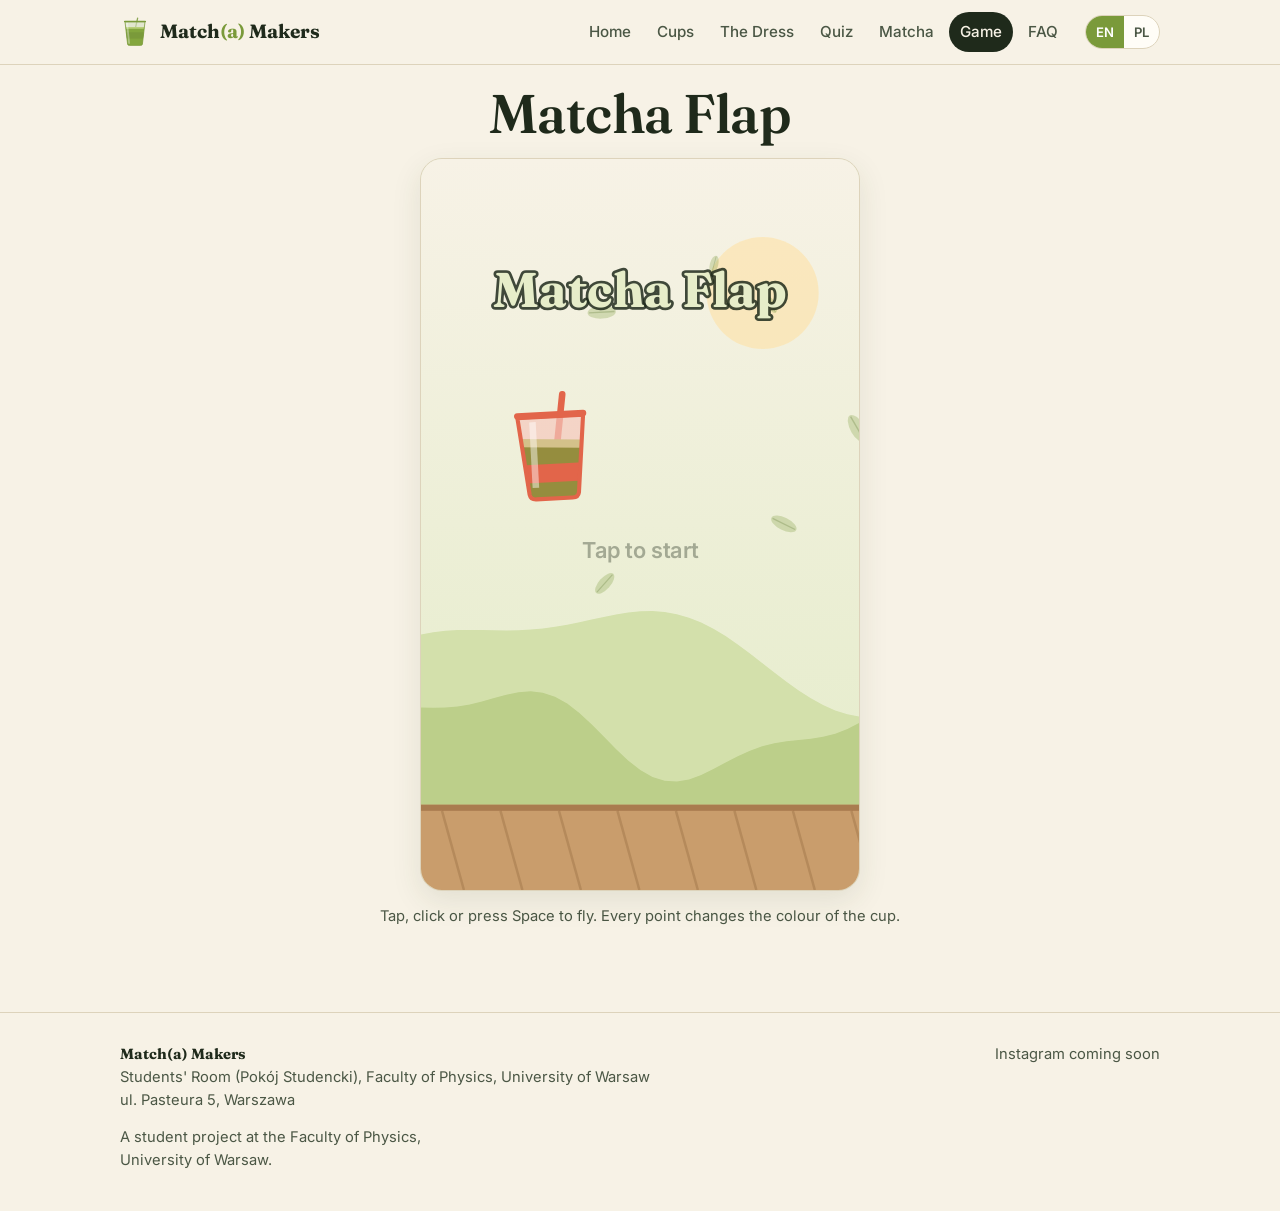
==== gra.html @ 81e43f23 "Add files via upload" ====
<!doctype html>
<html lang="en">
<head>
<meta charset="utf-8">
<meta name="viewport" content="width=device-width, initial-scale=1">
<title>Game · Match(a) Makers</title>
<meta name="description" content="Matcha and conversations with new people. Students' Room, Faculty of Physics, University of Warsaw.">
<meta property="og:title" content="Match(a) Makers">
<meta property="og:description" content="Matcha and conversations with new people. Students' Room, Faculty of Physics, University of Warsaw.">
<meta name="theme-color" content="#f7f2e6">
<link rel="icon" href="img/favicon.svg" type="image/svg+xml">
<link rel="preconnect" href="https://fonts.googleapis.com">
<link rel="preconnect" href="https://fonts.gstatic.com" crossorigin>
<link href="https://fonts.googleapis.com/css2?family=Fraunces:opsz,wght@9..144,500;9..144,600;9..144,700&family=Inter:wght@400;500;600;700&display=swap" rel="stylesheet">
<link rel="stylesheet" href="css/style.css">
</head>
<body data-page="game" data-title="nav.game">
<header id="site-header"></header>
<main>
<section class="game-wrap wrap">
  <h1 style="margin-bottom:12px" data-i18n="game.title"></h1>
  <div class="game-frame" id="game-frame"><canvas id="game"></canvas></div>
  <p class="game-help" data-i18n="game.help"></p>
</section>
</main>
<footer id="site-footer"></footer>
<script src="js/config.js"></script>
<script src="js/i18n.js"></script>
<script src="js/data/cups.js"></script>
<script src="gra/flappy.js"></script>
<script src="js/common.js"></script>
<script src="js/pages/game-page.js"></script>
</body>
</html>
---- css/style.css ----
/* Match(a) Makers - wspólny wygląd wszystkich podstron */

:root {
  --cream: #f7f2e6;
  --cream-2: #efe7d3;
  --paper: #fffdf7;
  --ink: #1f2a1b;
  --ink-soft: #4b5745;
  --matcha: #7a9a3a;
  --matcha-deep: #4f6b22;
  --matcha-light: #cfdca8;
  --foam: #e6edc9;
  --line: #ddd3bb;
  --radius: 18px;
  --shadow: 0 10px 30px rgba(52, 64, 30, 0.10);
  --font-head: "Fraunces", Georgia, "Times New Roman", serif;
  --font-body: "Inter", system-ui, -apple-system, "Segoe UI", Roboto, sans-serif;
}

* { box-sizing: border-box; }

html { -webkit-text-size-adjust: 100%; }

body {
  margin: 0;
  background: var(--cream);
  color: var(--ink);
  font-family: var(--font-body);
  font-size: 17px;
  line-height: 1.55;
  min-height: 100vh;
  display: flex;
  flex-direction: column;
}

main { flex: 1; }

a { color: var(--matcha-deep); }
a:hover { color: var(--ink); }

h1, h2, h3 {
  font-family: var(--font-head);
  font-weight: 600;
  line-height: 1.15;
  letter-spacing: -0.01em;
  margin: 0 0 0.5em;
}
h1 { font-size: clamp(2.1rem, 5vw, 3.4rem); }
h2 { font-size: clamp(1.5rem, 3.2vw, 2.1rem); }
h3 { font-size: 1.25rem; }

p { margin: 0 0 1em; }

.wrap { width: 100%; max-width: 1080px; margin: 0 auto; padding: 0 20px; }
.wrap-narrow { max-width: 760px; }

/* ---------- Header ---------- */
.site-header {
  position: sticky;
  top: 0;
  z-index: 50;
  background: rgba(247, 242, 230, 0.92);
  backdrop-filter: blur(8px);
  -webkit-backdrop-filter: blur(8px);
  border-bottom: 1px solid var(--line);
}
.header-row {
  display: flex;
  align-items: center;
  gap: 16px;
  height: 64px;
}
.logo {
  display: flex;
  align-items: center;
  gap: 10px;
  text-decoration: none;
  color: var(--ink);
  font-family: var(--font-head);
  font-weight: 700;
  font-size: 1.2rem;
  white-space: nowrap;
}
.logo svg { width: 30px; height: 30px; flex: none; }
.logo .paren { color: var(--matcha); }

.nav { display: flex; gap: 4px; margin-left: auto; align-items: center; }
.nav a {
  text-decoration: none;
  color: var(--ink-soft);
  padding: 8px 11px;
  border-radius: 999px;
  font-size: 0.95rem;
  font-weight: 500;
}
.nav a:hover { background: var(--cream-2); color: var(--ink); }
.nav a.active { background: var(--ink); color: var(--cream); }

.lang-toggle {
  display: inline-flex;
  border: 1px solid var(--line);
  border-radius: 999px;
  overflow: hidden;
  flex: none;
  background: var(--paper);
}
.lang-toggle button {
  border: 0;
  background: transparent;
  font: inherit;
  font-size: 0.82rem;
  font-weight: 600;
  padding: 6px 10px;
  cursor: pointer;
  color: var(--ink-soft);
}
.lang-toggle button.on { background: var(--matcha); color: #fff; }

.menu-btn {
  display: none;
  border: 1px solid var(--line);
  background: var(--paper);
  border-radius: 10px;
  width: 40px;
  height: 40px;
  cursor: pointer;
  padding: 0;
  color: var(--ink);
}
.menu-btn svg { width: 22px; height: 22px; display: block; margin: auto; }

@media (max-width: 900px) {
  .menu-btn { display: block; margin-left: auto; }
  .lang-toggle { order: 3; }
  .nav {
    display: none;
    position: absolute;
    left: 0; right: 0; top: 64px;
    flex-direction: column;
    align-items: stretch;
    background: var(--cream);
    border-bottom: 1px solid var(--line);
    padding: 10px 20px 18px;
    gap: 2px;
  }
  .nav.open { display: flex; }
  .nav a { padding: 12px 14px; font-size: 1.05rem; }
}

/* ---------- Generic blocks ---------- */
.page-head { padding: 48px 0 18px; }
.page-head p.lead { font-size: 1.15rem; color: var(--ink-soft); max-width: 640px; }
.section { padding: 28px 0 56px; }

.eyebrow {
  display: inline-block;
  font-size: 0.8rem;
  font-weight: 700;
  letter-spacing: 0.08em;
  text-transform: uppercase;
  color: var(--matcha-deep);
  margin-bottom: 10px;
}

.card {
  background: var(--paper);
  border: 1px solid var(--line);
  border-radius: var(--radius);
  padding: 24px;
  box-shadow: var(--shadow);
}

.grid { display: grid; gap: 18px; }
.grid-2 { grid-template-columns: repeat(auto-fit, minmax(280px, 1fr)); }
.grid-3 { grid-template-columns: repeat(auto-fit, minmax(240px, 1fr)); }

.btn {
  display: inline-flex;
  align-items: center;
  justify-content: center;
  gap: 8px;
  border: 0;
  border-radius: 999px;
  padding: 13px 22px;
  font: inherit;
  font-weight: 600;
  cursor: pointer;
  text-decoration: none;
  background: var(--ink);
  color: var(--cream);
  transition: transform 0.12s ease, background 0.2s ease;
}
.btn:hover { transform: translateY(-1px); color: var(--cream); background: #33422c; }
.btn:active { transform: translateY(1px); }
.btn.green { background: var(--matcha); color: #fff; }
.btn.green:hover { background: var(--matcha-deep); }
.btn.ghost { background: transparent; color: var(--ink); border: 1.5px solid var(--ink); }
.btn.ghost:hover { background: var(--ink); color: var(--cream); }
.btn[disabled] { opacity: 0.4; cursor: default; transform: none; }

.note {
  font-size: 0.85rem;
  color: var(--ink-soft);
  background: var(--cream-2);
  border-radius: 12px;
  padding: 10px 14px;
  display: inline-block;
}
.badge {
  display: inline-block;
  font-size: 0.72rem;
  font-weight: 700;
  letter-spacing: 0.05em;
  text-transform: uppercase;
  padding: 3px 8px;
  border-radius: 999px;
  background: #fbe6c4;
  color: #8a5a12;
  vertical-align: middle;
}

/* ---------- Home ---------- */
.hero {
  padding: 56px 0 40px;
  position: relative;
  overflow: hidden;
}
.hero-grid {
  display: grid;
  grid-template-columns: 1.15fr 0.85fr;
  gap: 40px;
  align-items: center;
}
.hero h1 { font-size: clamp(2.6rem, 7vw, 4.6rem); margin-bottom: 0.3em; }
.hero h1 .paren { color: var(--matcha); }
.hero .sub { font-size: 1.2rem; color: var(--ink-soft); max-width: 520px; }
.hero-meta { display: flex; flex-wrap: wrap; gap: 10px; margin: 22px 0 28px; }
.chip {
  display: inline-flex;
  align-items: center;
  gap: 8px;
  background: var(--paper);
  border: 1px solid var(--line);
  border-radius: 999px;
  padding: 8px 14px;
  font-size: 0.92rem;
  font-weight: 500;
}
.chip svg { width: 16px; height: 16px; color: var(--matcha-deep); }
.hero-art { display: flex; justify-content: center; }
.hero-art svg { width: 100%; max-width: 380px; height: auto; }

@media (max-width: 820px) {
  .hero-grid { grid-template-columns: 1fr; gap: 10px; }
  .hero-art { order: -1; }
  .hero-art > div { max-width: 250px !important; }
  .hero { padding-top: 28px; }
}

.countdowns { display: grid; gap: 14px; margin-top: 6px; }
.countdown {
  background: var(--ink);
  color: var(--cream);
  border-radius: 22px;
  padding: 22px 24px 20px;
}
.countdown .label { font-size: 0.9rem; opacity: 0.8; margin-bottom: 8px; }
.countdown .digits { display: flex; gap: 12px; flex-wrap: wrap; }
.countdown .unit { min-width: 64px; }
.countdown .num {
  font-family: var(--font-head);
  font-size: clamp(2.2rem, 6vw, 3.4rem);
  font-weight: 600;
  line-height: 1;
  font-variant-numeric: tabular-nums;
}
.countdown .cap { font-size: 0.75rem; text-transform: uppercase; letter-spacing: 0.08em; opacity: 0.7; margin-top: 4px; }
.countdown.small {
  background: var(--paper);
  color: var(--ink);
  border: 1px solid var(--line);
  padding: 14px 20px;
  max-width: 460px;
}
.countdown.small .num { font-size: clamp(1.4rem, 3.4vw, 1.9rem); }
.countdown.small .unit { min-width: 44px; }
.countdown .live {
  font-family: var(--font-head);
  font-size: 1.6rem;
  display: flex;
  align-items: center;
  gap: 10px;
}
.countdown.small .live { font-size: 1.15rem; }
.pulse {
  width: 12px; height: 12px; border-radius: 50%;
  background: #9ed24a;
  box-shadow: 0 0 0 0 rgba(158, 210, 74, 0.7);
  animation: pulse 1.6s infinite;
}
@keyframes pulse {
  0% { box-shadow: 0 0 0 0 rgba(158, 210, 74, 0.6); }
  70% { box-shadow: 0 0 0 12px rgba(158, 210, 74, 0); }
  100% { box-shadow: 0 0 0 0 rgba(158, 210, 74, 0); }
}

.how-steps { counter-reset: step; }
.how-steps .card { position: relative; padding-top: 54px; }
.how-steps .card::before {
  counter-increment: step;
  content: counter(step);
  position: absolute;
  top: 18px; left: 24px;
  width: 28px; height: 28px;
  border-radius: 50%;
  background: var(--matcha);
  color: #fff;
  font-weight: 700;
  display: grid;
  place-items: center;
  font-size: 0.9rem;
}

.tiles { display: grid; gap: 16px; grid-template-columns: repeat(auto-fit, minmax(220px, 1fr)); }
.tile {
  display: block;
  text-decoration: none;
  color: var(--ink);
  background: var(--paper);
  border: 1px solid var(--line);
  border-radius: var(--radius);
  padding: 22px;
  transition: transform 0.15s ease, box-shadow 0.15s ease;
  position: relative;
  overflow: hidden;
}
.tile:hover { transform: translateY(-3px); box-shadow: var(--shadow); color: var(--ink); }
.tile h3 { margin-bottom: 6px; }
.tile p { margin: 0; color: var(--ink-soft); font-size: 0.95rem; }
.tile .tile-ico {
  width: 46px; height: 46px; border-radius: 14px;
  display: grid; place-items: center;
  margin-bottom: 14px;
  background: var(--foam);
  color: var(--matcha-deep);
}
.tile .tile-ico svg { width: 26px; height: 26px; }

.photo-slot {
  border: 2px dashed var(--line);
  border-radius: var(--radius);
  min-height: 180px;
  display: grid;
  place-items: center;
  color: var(--ink-soft);
  text-align: center;
  padding: 20px;
  font-size: 0.95rem;
  background: rgba(255, 253, 247, 0.5);
}

/* ---------- Cups ---------- */
.cup-grid { display: grid; gap: 18px; grid-template-columns: repeat(auto-fill, minmax(230px, 1fr)); }
.cup-card {
  display: flex;
  flex-direction: column;
  align-items: flex-start;
  text-decoration: none;
  color: var(--ink);
  background: var(--paper);
  border: 1px solid var(--line);
  border-radius: var(--radius);
  padding: 22px;
  transition: transform 0.15s ease, box-shadow 0.15s ease;
  border-top: 6px solid var(--cup);
}
.cup-card:hover { transform: translateY(-3px); box-shadow: var(--shadow); color: var(--ink); }
.cup-card svg.cup { width: 64px; height: 72px; margin-bottom: 10px; }
.cup-card .sym { font-family: var(--font-head); font-size: 1.8rem; font-weight: 600; line-height: 1; }
.cup-card .cname { color: var(--ink-soft); font-size: 0.9rem; margin: 4px 0 10px; }
.cup-card .topic { font-weight: 600; }
.cup-card .topic.tbd { color: var(--ink-soft); font-weight: 500; font-style: italic; }
@media (max-width: 560px) {
  .cup-grid { grid-template-columns: 1fr 1fr; gap: 12px; }
  .cup-card { padding: 16px; }
  .cup-card svg.cup { width: 48px; height: 54px; }
  .cup-card .cname, .cup-card .topic { font-size: 0.85rem; }
}

.topic-hero {
  border-radius: 26px;
  padding: 34px 30px;
  color: #fff;
  background: var(--cup);
  position: relative;
  overflow: hidden;
  margin-top: 24px;
}
.topic-hero .sym { font-family: var(--font-head); font-size: clamp(3rem, 10vw, 5.5rem); line-height: 1; font-weight: 600; }
.topic-hero .value { font-family: ui-monospace, Menlo, Consolas, monospace; font-size: 0.95rem; opacity: 0.9; margin: 8px 0 18px; word-break: break-word; }
.topic-hero h1 { margin: 0; color: #fff; }
.topic-hero svg.cup { position: absolute; right: 22px; bottom: -10px; width: 150px; height: 170px; opacity: 0.95; }
@media (max-width: 600px) { .topic-hero svg.cup { width: 96px; height: 110px; right: 10px; bottom: -8px; } .topic-hero { padding-right: 110px; } }

.q-list { list-style: none; padding: 0; margin: 0; display: grid; gap: 12px; }
.q-list li {
  background: var(--paper);
  border: 1px solid var(--line);
  border-left: 5px solid var(--cup, var(--matcha));
  border-radius: 14px;
  padding: 14px 18px;
}

.draw-box {
  background: var(--paper);
  border: 1px solid var(--line);
  border-radius: var(--radius);
  padding: 26px;
  text-align: center;
}
.draw-box .drawn {
  font-family: var(--font-head);
  font-size: clamp(1.3rem, 3vw, 1.7rem);
  min-height: 3.2em;
  display: grid;
  place-items: center;
  margin: 10px 0 18px;
}

.mix-row { display: flex; gap: 10px; flex-wrap: wrap; justify-content: center; margin-bottom: 10px; }
.mix-dot {
  width: 38px; height: 38px; border-radius: 50%;
  border: 3px solid transparent;
  cursor: pointer;
  background: var(--cup);
  color: #fff;
  font-weight: 700;
  font-family: var(--font-head);
  display: grid; place-items: center;
  font-size: 0.85rem;
  padding: 0;
}
.mix-dot.on { border-color: var(--ink); transform: scale(1.08); }

/* ---------- Dress ---------- */
.dress-stage {
  display: grid;
  grid-template-columns: 0.9fr 1.1fr;
  gap: 30px;
  align-items: center;
}
@media (max-width: 820px) { .dress-stage { grid-template-columns: 1fr; } }
.dress-img {
  background: var(--paper);
  border: 1px solid var(--line);
  border-radius: 24px;
  padding: 18px;
  display: grid;
  place-items: center;
  min-height: 320px;
}
.dress-img img, .dress-img svg { max-width: 100%; max-height: 440px; border-radius: 14px; }
.vote-btns { display: grid; gap: 12px; margin: 18px 0; }
.vote-btn {
  display: flex;
  align-items: center;
  gap: 14px;
  width: 100%;
  border: 2px solid var(--line);
  background: var(--paper);
  border-radius: 16px;
  padding: 14px 18px;
  font: inherit;
  font-weight: 600;
  font-size: 1.05rem;
  cursor: pointer;
  text-align: left;
  color: var(--ink);
  transition: border-color 0.15s, transform 0.12s;
}
.vote-btn:hover { border-color: var(--ink); }
.vote-btn.chosen { border-color: var(--matcha-deep); background: var(--foam); }
.swatch { display: inline-flex; border-radius: 10px; overflow: hidden; border: 1px solid rgba(0,0,0,0.15); flex: none; }
.swatch span { width: 22px; height: 34px; display: block; }

.reveal-box { text-align: center; padding: 34px 24px; }
.reveal-box .big { font-family: var(--font-head); font-size: clamp(2rem, 6vw, 3.2rem); margin: 6px 0 10px; }
.bar { height: 16px; border-radius: 999px; background: var(--cream-2); overflow: hidden; display: flex; margin: 10px 0; }
.bar .a { background: #2d3f8f; }
.bar .b { background: #d9b86a; }
.legend-row { display: flex; justify-content: space-between; font-size: 0.9rem; color: var(--ink-soft); }

/* ---------- Quiz ---------- */
.quiz-card { max-width: 640px; margin: 0 auto; }
.progress { height: 6px; background: var(--cream-2); border-radius: 999px; overflow: hidden; margin-bottom: 22px; }
.progress div { height: 100%; background: var(--matcha); width: 0; transition: width 0.3s ease; }
.answers { display: grid; gap: 10px; margin-top: 18px; }
.answer {
  border: 2px solid var(--line);
  background: var(--paper);
  border-radius: 14px;
  padding: 14px 16px;
  text-align: left;
  font: inherit;
  cursor: pointer;
  color: var(--ink);
  transition: border-color 0.15s, background 0.15s;
}
.answer:hover { border-color: var(--matcha); background: #fbfdf3; }
.result-cup { display: flex; gap: 22px; align-items: center; flex-wrap: wrap; }
.result-cup svg.cup { width: 110px; height: 124px; flex: none; }

/* ---------- Matcha numbers ---------- */
.num-grid { display: grid; gap: 18px; grid-template-columns: repeat(auto-fill, minmax(250px, 1fr)); }
.num-card { background: var(--paper); border: 1px solid var(--line); border-radius: var(--radius); padding: 24px; position: relative; }
.num-card .n { font-family: var(--font-head); font-size: 2.6rem; font-weight: 600; color: var(--matcha-deep); line-height: 1; }
.num-card .u { font-size: 1rem; color: var(--ink-soft); margin-left: 4px; }
.num-card h3 { margin: 12px 0 6px; font-size: 1.1rem; }
.num-card p { margin: 0; color: var(--ink-soft); font-size: 0.95rem; }
.num-card .badge { position: absolute; top: 14px; right: 14px; }

.tf { margin-top: 10px; }
.tf-q { font-family: var(--font-head); font-size: 1.35rem; margin: 8px 0 18px; min-height: 2.6em; }
.tf-btns { display: flex; gap: 10px; flex-wrap: wrap; }
.tf-msg { margin-top: 14px; min-height: 1.6em; font-weight: 500; }
.tf-msg.ok { color: var(--matcha-deep); }
.tf-msg.no { color: #b2452e; }

/* ---------- FAQ ---------- */
.faq details {
  background: var(--paper);
  border: 1px solid var(--line);
  border-radius: 14px;
  padding: 0 20px;
  margin-bottom: 10px;
}
.faq summary {
  cursor: pointer;
  font-weight: 600;
  padding: 18px 0;
  list-style: none;
  display: flex;
  justify-content: space-between;
  gap: 16px;
}
.faq summary::-webkit-details-marker { display: none; }
.faq summary::after { content: "+"; font-size: 1.4rem; line-height: 1; color: var(--matcha-deep); }
.faq details[open] summary::after { content: "–"; }
.faq details p { padding-bottom: 18px; margin: 0; color: var(--ink-soft); }

/* ---------- Game page ---------- */
.game-wrap { display: flex; flex-direction: column; align-items: center; padding: 18px 0 40px; }
.game-frame {
  position: relative;
  width: 100%;
  max-width: 440px;
  aspect-ratio: 9 / 15;
  max-height: calc(100vh - 150px);
  border-radius: 22px;
  overflow: hidden;
  box-shadow: var(--shadow);
  border: 1px solid var(--line);
  background: #eaf1d6;
  touch-action: manipulation;
  user-select: none;
  -webkit-user-select: none;
}
@supports not (aspect-ratio: 1) { .game-frame { height: 640px; } }
.game-frame canvas { display: block; width: 100%; height: 100%; cursor: pointer; }
.game-help { color: var(--ink-soft); font-size: 0.92rem; margin-top: 14px; text-align: center; }

/* ---------- Footer ---------- */
.site-footer {
  border-top: 1px solid var(--line);
  padding: 30px 0 40px;
  color: var(--ink-soft);
  font-size: 0.92rem;
  margin-top: 30px;
}
.footer-row { display: flex; flex-wrap: wrap; gap: 14px 30px; justify-content: space-between; align-items: flex-start; }
.site-footer a { color: var(--ink-soft); }
.site-footer strong { color: var(--ink); font-family: var(--font-head); }

.hidden { display: none !important; }

@media (prefers-reduced-motion: reduce) {
  * { animation: none !important; transition: none !important; }
}
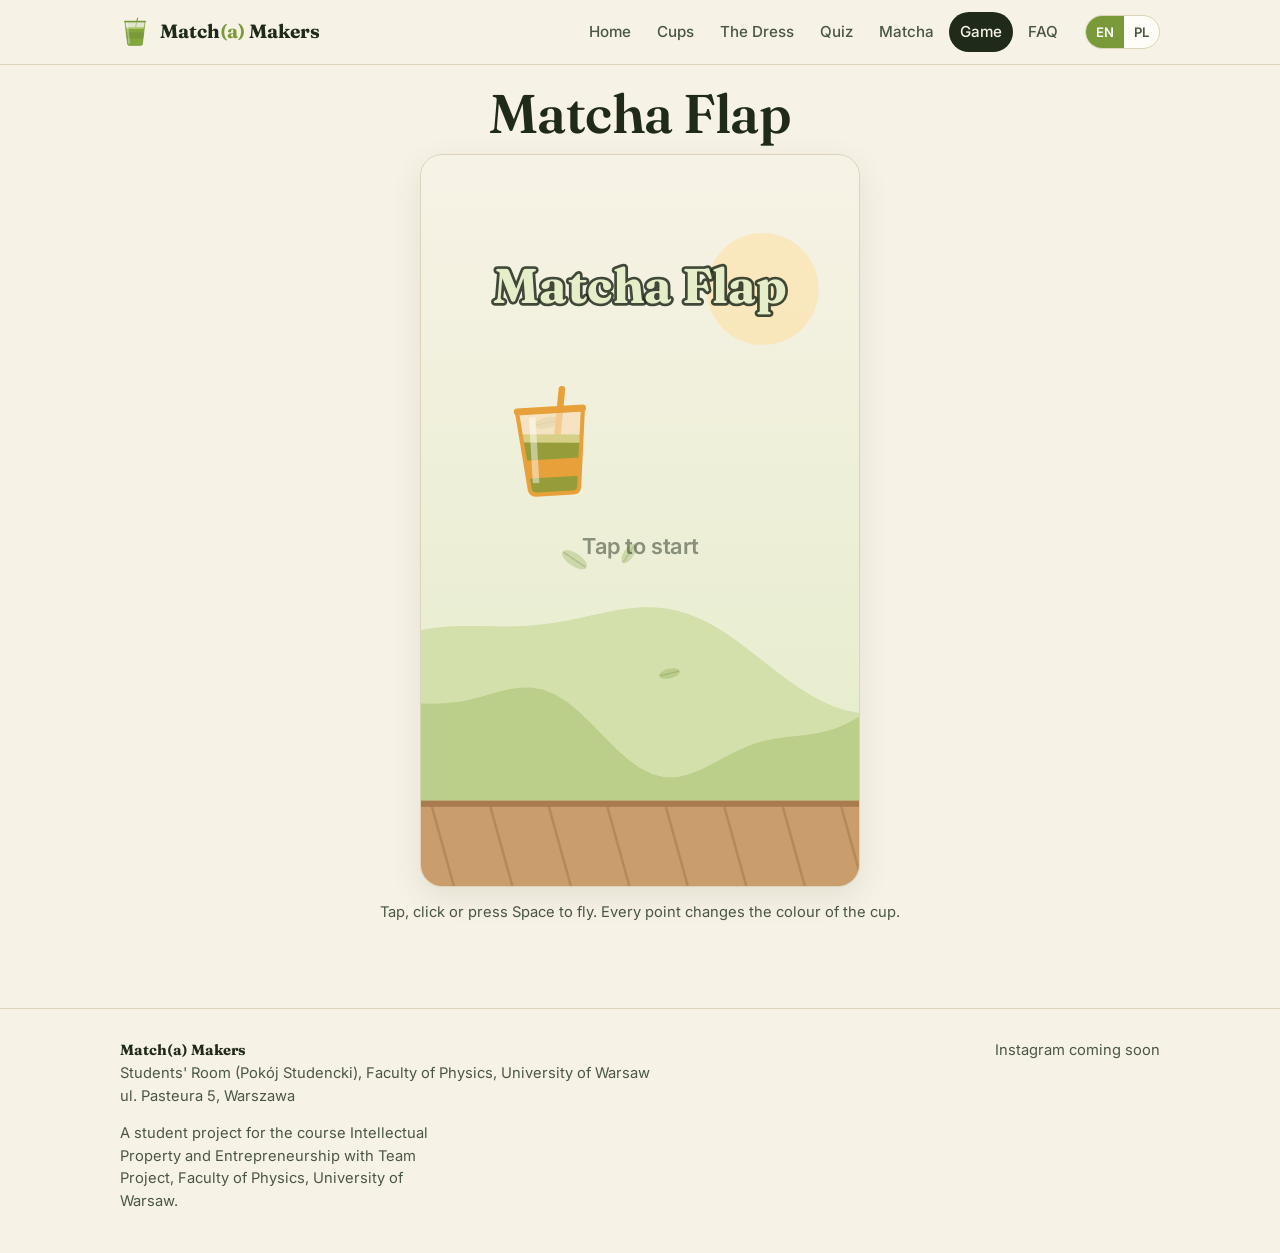
==== commit a82ba0a5: "Update gra.html" ====
--- a/gra.html
+++ b/gra.html
@@ -18,9 +18,26 @@
 <header id="site-header"></header>
 <main>
 <section class="game-wrap wrap">
-  <h1 style="margin-bottom:12px" data-i18n="game.title"></h1>
-  <div class="game-frame" id="game-frame"><canvas id="game"></canvas></div>
+  <h1 style="margin-bottom:8px" data-i18n="game.title"></h1>
+  <div class="record-bar hidden" id="record-bar"></div>
+  <div class="game-frame" id="game-frame">
+    <canvas id="game"></canvas>
+    <form class="save-panel hidden" id="save-panel" autocomplete="off">
+      <p class="save-title" id="save-title"></p>
+      <div class="save-row">
+        <label class="sr-only" for="nick" data-i18n="game.nick"></label>
+        <input id="nick" name="nick" type="text" maxlength="12" required data-i18n-ph="game.nick" enterkeyhint="done">
+        <button class="btn green" type="submit" id="save-btn" data-i18n="game.save"></button>
+      </div>
+      <p class="save-msg" id="save-msg" aria-live="polite"></p>
+      <button class="link-btn" type="button" id="skip-btn" data-i18n="game.skip"></button>
+    </form>
+  </div>
   <p class="game-help" data-i18n="game.help"></p>
+  <div class="board-wrap hidden" id="board-wrap">
+    <h2 data-i18n="game.board"></h2>
+    <ol class="board" id="board"></ol>
+  </div>
 </section>
 </main>
 <footer id="site-footer"></footer>
@@ -29,6 +46,7 @@
 <script src="js/data/cups.js"></script>
 <script src="gra/flappy.js"></script>
 <script src="js/common.js"></script>
+<script src="js/leaderboard.js"></script>
 <script src="js/pages/game-page.js"></script>
 </body>
 </html>
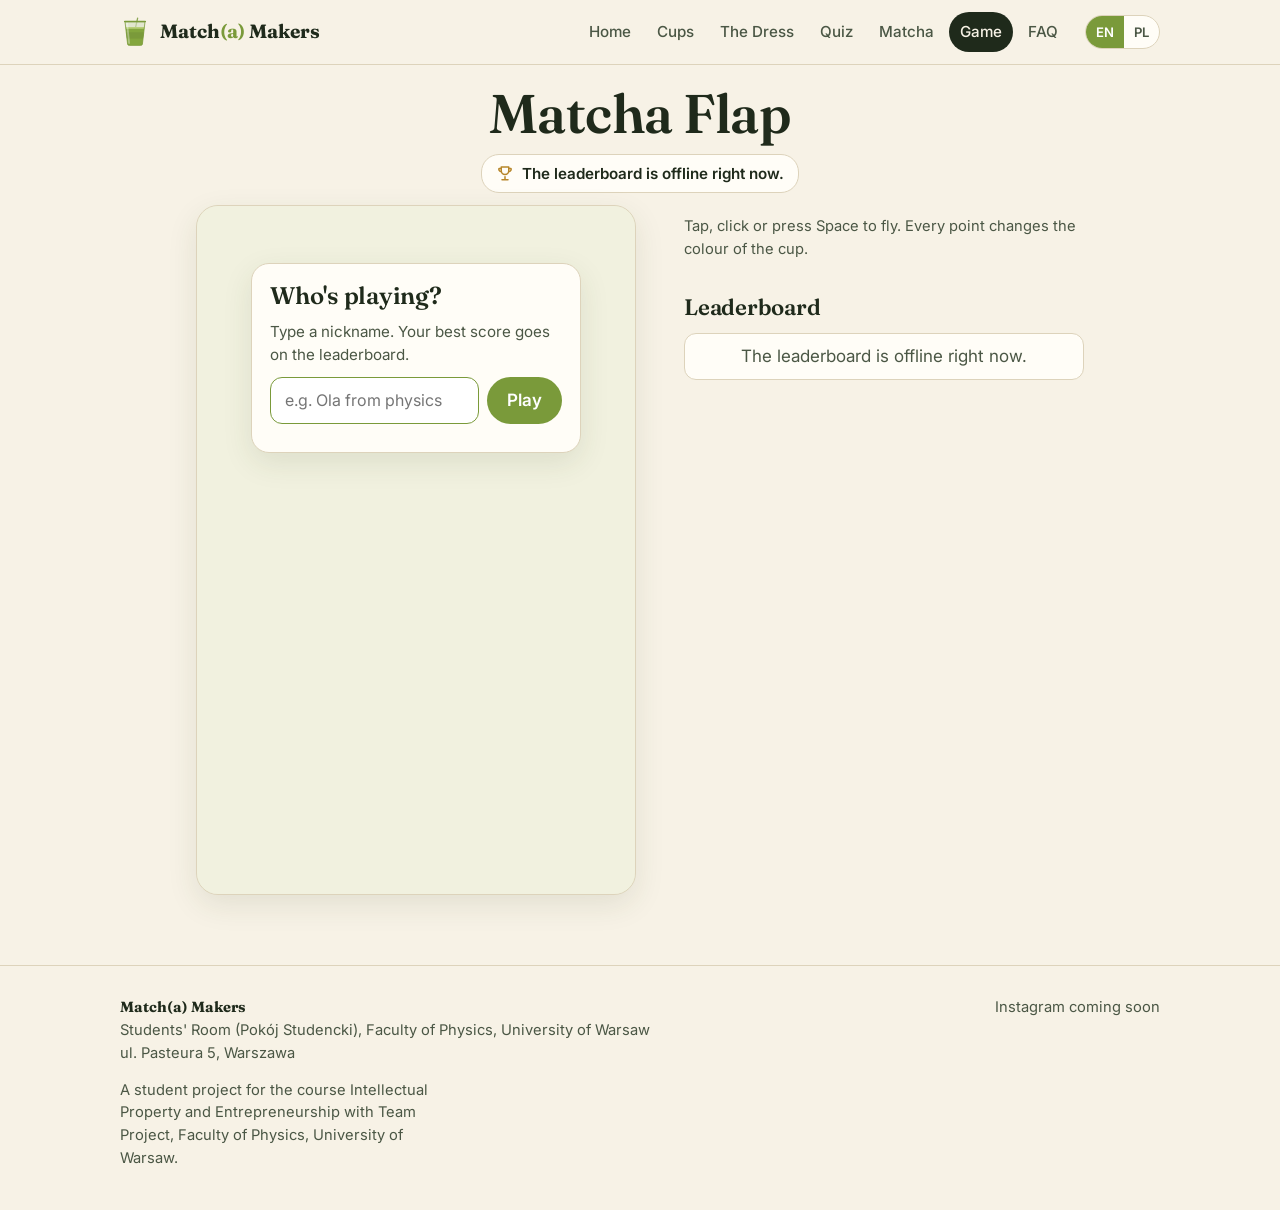
==== commit 53837e21: "Add files via upload" ====
--- a/gra.html
+++ b/gra.html
@@ -17,26 +17,38 @@
 <body data-page="game" data-title="nav.game">
 <header id="site-header"></header>
 <main>
-<section class="game-wrap wrap">
+<section class="game-wrap wrap" id="game-wrap">
   <h1 style="margin-bottom:8px" data-i18n="game.title"></h1>
   <div class="record-bar hidden" id="record-bar"></div>
   <div class="game-frame" id="game-frame">
     <canvas id="game"></canvas>
-    <form class="save-panel hidden" id="save-panel" autocomplete="off">
-      <p class="save-title" id="save-title"></p>
-      <div class="save-row">
-        <label class="sr-only" for="nick" data-i18n="game.nick"></label>
-        <input id="nick" name="nick" type="text" maxlength="12" required data-i18n-ph="game.nick" enterkeyhint="done">
-        <button class="btn green" type="submit" id="save-btn" data-i18n="game.save"></button>
+    <div class="frame-status hidden" id="frame-status" aria-hidden="true"><span></span></div>
+    <form class="nick-panel hidden" id="nick-panel" autocomplete="off" novalidate>
+      <div class="nick-card">
+        <h2 class="nick-title" id="nick-title" data-i18n="game.who"></h2>
+        <p class="nick-text" id="nick-text" data-i18n="game.whoText"></p>
+        <div class="nick-row">
+          <label class="sr-only" for="nick" data-i18n="game.nick"></label>
+          <input id="nick" name="nick" type="text" maxlength="30" data-i18n-ph="game.nickPh" enterkeyhint="go" autocapitalize="words" autocorrect="off" spellcheck="false">
+          <button class="btn green" type="submit" id="play-btn" data-i18n="game.play"></button>
+        </div>
+        <p class="nick-msg" id="nick-msg" aria-live="polite"></p>
+        <button class="link-btn hidden" type="button" id="nick-cancel" data-i18n="game.cancel"></button>
       </div>
-      <p class="save-msg" id="save-msg" aria-live="polite"></p>
-      <button class="link-btn" type="button" id="skip-btn" data-i18n="game.skip"></button>
     </form>
+  </div>
+  <div class="player-bar hidden" id="player-bar">
+    <p class="player-who"><span id="player-name"></span> <button class="link-btn" type="button" id="change-nick" data-i18n="game.changeNick"></button></p>
+    <p class="player-status" id="player-status" aria-live="polite"></p>
   </div>
   <p class="game-help" data-i18n="game.help"></p>
   <div class="board-wrap hidden" id="board-wrap">
-    <h2 data-i18n="game.board"></h2>
+    <div class="board-head">
+      <h2 data-i18n="game.board"></h2>
+      <span class="board-count" id="board-count"></span>
+    </div>
     <ol class="board" id="board"></ol>
+    <button class="btn ghost board-more hidden" type="button" id="board-more" aria-controls="board" aria-expanded="false"></button>
   </div>
 </section>
 </main>
--- a/css/style.css
+++ b/css/style.css
@@ -54,6 +54,8 @@
 .wrap { width: 100%; max-width: 1080px; margin: 0 auto; padding: 0 20px; }
 .wrap-narrow { max-width: 760px; }
 
+html { scroll-padding-top: 80px; } /* fokus z klawiatury nie chowa się pod przyklejonym nagłówkiem */
+
 /* ---------- Header ---------- */
 .site-header {
   position: sticky;
@@ -117,6 +119,7 @@
 .lang-toggle button.on { background: var(--matcha); color: #fff; }
 
 .menu-btn {
+  flex: none;
   display: none;
   border: 1px solid var(--line);
   background: var(--paper);
@@ -128,6 +131,21 @@
   color: var(--ink);
 }
 .menu-btn svg { width: 22px; height: 22px; display: block; margin: auto; }
+
+/* telefony 361-389 px (np. 375 px): trochę mniejsze logo i odstępy, żeby EN/PL nie wchodziło na margines */
+@media (min-width: 361px) and (max-width: 389px) {
+  .header-row { gap: 8px; }
+  .logo { font-size: 1.05rem; }
+}
+
+/* bardzo wąskie telefony (320-360 px): logo, menu i EN/PL muszą się zmieścić w jednym rzędzie */
+@media (max-width: 360px) {
+  .header-row { gap: 8px; }
+  .logo { font-size: 0.95rem; gap: 6px; }
+  .logo svg { width: 24px; height: 24px; }
+  .menu-btn { width: 36px; height: 36px; }
+  .lang-toggle button { padding: 5px 7px; }
+}
 
 @media (max-width: 900px) {
   .menu-btn { display: block; margin-left: auto; }
@@ -142,6 +160,9 @@
     border-bottom: 1px solid var(--line);
     padding: 10px 20px 18px;
     gap: 2px;
+    max-height: calc(100vh - 64px);
+    max-height: calc(100dvh - 64px);
+    overflow-y: auto;
   }
   .nav.open { display: flex; }
   .nav a { padding: 12px 14px; font-size: 1.05rem; }
@@ -239,23 +260,83 @@
   display: inline-flex;
   align-items: center;
   gap: 8px;
+  max-width: 100%;
+  min-width: 0;
   background: var(--paper);
   border: 1px solid var(--line);
   border-radius: 999px;
   padding: 8px 14px;
   font-size: 0.92rem;
   font-weight: 500;
-}
-.chip svg { width: 16px; height: 16px; color: var(--matcha-deep); }
+  white-space: nowrap;
+  color: var(--ink);
+  text-decoration: none;
+}
+.chip > span { overflow: hidden; text-overflow: ellipsis; }
+.chip svg { width: 16px; height: 16px; flex: none; color: var(--matcha-deep); }
+a.chip:hover { border-color: var(--matcha); color: var(--ink); }
 .hero-art { display: flex; justify-content: center; }
 .hero-art svg { width: 100%; max-width: 380px; height: auto; }
+.hero-cups {
+  position: relative;
+  width: 100%;
+  max-width: 400px;
+  display: flex;
+  justify-content: center;
+  aspect-ratio: 1 / 0.85;
+}
 
 @media (max-width: 820px) {
   .hero-grid { grid-template-columns: 1fr; gap: 10px; }
   .hero-art { order: -1; }
-  .hero-art > div { max-width: 250px !important; }
+  .hero-cups { max-width: 250px; }
   .hero { padding-top: 28px; }
 }
+
+/* Dodaj do kalendarza: rozwijane menu */
+.cal-menu { display: block; margin-top: 18px; }
+.cal-menu summary { list-style: none; }
+.cal-menu summary::-webkit-details-marker { display: none; }
+.cal-menu summary::after { content: "▾"; content: "▾" / ""; font-size: 0.8em; margin-left: 2px; }
+.cal-menu[open] summary::after { content: "▴"; content: "▴" / ""; }
+.cal-options {
+  margin-top: 8px;
+  width: 100%;
+  max-width: 340px;
+  background: var(--paper);
+  border: 1px solid var(--line);
+  border-radius: 16px;
+  box-shadow: var(--shadow);
+  padding: 6px;
+  display: grid;
+  gap: 2px;
+}
+.cal-option {
+  display: flex;
+  align-items: center;
+  gap: 12px;
+  padding: 10px 12px;
+  border-radius: 12px;
+  text-decoration: none;
+  color: var(--ink);
+}
+.cal-option:hover { background: var(--cream-2); color: var(--ink); }
+.cal-option svg { width: 20px; height: 20px; flex: none; color: var(--matcha-deep); }
+.cal-option strong { display: block; font-weight: 600; }
+.cal-option small { display: block; color: var(--ink-soft); font-size: 0.85rem; }
+
+.card-link { margin: 10px 0 0; font-weight: 600; }
+.about-text { max-width: 680px; font-size: 1.08rem; color: var(--ink-soft); margin-bottom: 22px; }
+.tile-record {
+  display: flex;
+  align-items: center;
+  gap: 6px;
+  margin-top: 10px !important;
+  font-weight: 600;
+  color: var(--matcha-deep) !important;
+  overflow-wrap: anywhere;
+}
+.tile-record svg { width: 16px; height: 16px; flex: none; }
 
 .countdowns { display: grid; gap: 14px; margin-top: 6px; }
 .countdown {
@@ -267,6 +348,7 @@
 .countdown .label { font-size: 0.9rem; opacity: 0.8; margin-bottom: 8px; }
 .countdown .digits { display: flex; gap: 12px; flex-wrap: wrap; }
 .countdown .unit { min-width: 64px; }
+@media (max-width: 420px) { .countdown .digits { gap: 8px; } .countdown .unit { min-width: 52px; } }
 .countdown .num {
   font-family: var(--font-head);
   font-size: clamp(2.2rem, 6vw, 3.4rem);
@@ -362,6 +444,7 @@
 /* ---------- Cups ---------- */
 .cup-grid { display: grid; gap: 18px; grid-template-columns: repeat(auto-fill, minmax(230px, 1fr)); }
 .cup-card {
+  position: relative;
   display: flex;
   flex-direction: column;
   align-items: flex-start;
@@ -390,17 +473,18 @@
 .topic-hero {
   border-radius: 26px;
   padding: 34px 30px;
-  color: #fff;
+  padding-right: 190px; /* miejsce na rysunek kubka po prawej */
+  color: var(--on-cup, #fff);
   background: var(--cup);
   position: relative;
   overflow: hidden;
   margin-top: 24px;
 }
 .topic-hero .sym { font-family: var(--font-head); font-size: clamp(3rem, 10vw, 5.5rem); line-height: 1; font-weight: 600; }
-.topic-hero .value { font-family: ui-monospace, Menlo, Consolas, monospace; font-size: 0.95rem; opacity: 0.9; margin: 8px 0 18px; word-break: break-word; }
-.topic-hero h1 { margin: 0; color: #fff; }
+.topic-hero .value { font-family: ui-monospace, Menlo, Consolas, monospace; font-size: 0.95rem; margin: 8px 0 18px; word-break: break-word; }
+.topic-hero h1 { margin: 0; color: inherit; }
 .topic-hero svg.cup { position: absolute; right: 22px; bottom: -10px; width: 150px; height: 170px; opacity: 0.95; }
-@media (max-width: 600px) { .topic-hero svg.cup { width: 96px; height: 110px; right: 10px; bottom: -8px; } .topic-hero { padding-right: 110px; } }
+@media (max-width: 600px) { .topic-hero svg.cup { width: 96px; height: 110px; right: 10px; bottom: -8px; } .topic-hero { padding-right: 110px; } .topic-hero h1 { font-size: 1.6rem; } }
 
 .q-list { list-style: none; padding: 0; margin: 0; display: grid; gap: 12px; }
 .q-list li {
@@ -409,22 +493,6 @@
   border-left: 5px solid var(--cup, var(--matcha));
   border-radius: 14px;
   padding: 14px 18px;
-}
-
-.draw-box {
-  background: var(--paper);
-  border: 1px solid var(--line);
-  border-radius: var(--radius);
-  padding: 26px;
-  text-align: center;
-}
-.draw-box .drawn {
-  font-family: var(--font-head);
-  font-size: clamp(1.3rem, 3vw, 1.7rem);
-  min-height: 3.2em;
-  display: grid;
-  place-items: center;
-  margin: 10px 0 18px;
 }
 
 .mix-row { display: flex; gap: 10px; flex-wrap: wrap; justify-content: center; margin-bottom: 10px; }
@@ -549,13 +617,14 @@
 .faq details p { padding-bottom: 18px; margin: 0; color: var(--ink-soft); }
 
 /* ---------- Game page ---------- */
-.game-wrap { display: flex; flex-direction: column; align-items: center; padding: 18px 0 40px; }
+.game-wrap { display: flex; flex-direction: column; align-items: center; padding-top: 18px; padding-bottom: 40px; }
 .game-frame {
   position: relative;
   width: 100%;
   max-width: 440px;
   aspect-ratio: 9 / 15;
-  max-height: calc(100vh - 150px);
+  max-height: calc(100vh - 210px);
+  max-height: calc(100svh - 210px); /* miejsce na pasek z rekordem, także przy paskach przeglądarki w telefonie */
   border-radius: 22px;
   overflow: hidden;
   box-shadow: var(--shadow);
@@ -565,6 +634,7 @@
   user-select: none;
   -webkit-user-select: none;
 }
+.record-bar.hidden + .game-frame { max-height: calc(100vh - 150px); max-height: calc(100svh - 150px); }
 @supports not (aspect-ratio: 1) { .game-frame { height: 640px; } }
 .game-frame canvas { display: block; width: 100%; height: 100%; cursor: pointer; }
 .game-help { color: var(--ink-soft); font-size: 0.92rem; margin-top: 14px; text-align: center; }
@@ -586,3 +656,241 @@
 @media (prefers-reduced-motion: reduce) {
   * { animation: none !important; transition: none !important; }
 }
+
+
+/* ---------- Runda 1: nowe elementy ---------- */
+.sr-only {
+  position: absolute; width: 1px; height: 1px; padding: 0; margin: -1px;
+  overflow: hidden; clip: rect(0, 0, 0, 0); white-space: nowrap; border: 0;
+}
+.cup-badge { display: block; margin-top: 10px; }
+
+/* podstrona kubka */
+.topic-badge { margin-bottom: 10px; }
+.topic-badge .badge { background: rgba(255, 255, 255, 0.92); color: var(--ink); }
+.question-card {
+  margin-top: 22px;
+  background: var(--paper);
+  border: 1px solid var(--line);
+  border-left: 6px solid var(--cup, var(--matcha));
+  border-radius: var(--radius);
+  padding: 24px;
+  display: grid;
+  gap: 14px;
+  justify-items: start;
+}
+.question-card .eyebrow { margin: 0; }
+.q-big {
+  font-family: var(--font-head);
+  font-size: clamp(1.35rem, 3.4vw, 1.8rem);
+  line-height: 1.25;
+  font-weight: 600;
+  margin-bottom: 8px;
+}
+.topic-info { margin-top: 22px; }
+.topic-info .card { box-shadow: none; }
+.topic-info h3 { margin-bottom: 8px; }
+.topic-info p { margin: 0; }
+.fact-card { border-top: 5px solid var(--cup, var(--matcha)); }
+.source { margin-top: 12px !important; font-size: 0.85rem; color: var(--ink-soft); }
+
+/* sukienka */
+.dress-img { display: flex; flex-direction: column; align-items: center; gap: 14px; text-align: center; }
+.dress-figure { display: flex; flex-direction: column; align-items: center; gap: 10px; }
+.photo-btn { margin-top: 4px; }
+.photo-credit { font-size: 0.85rem; color: var(--ink-soft); max-width: 320px; margin: 0; }
+
+/* quiz */
+.quiz-cups { display: flex; justify-content: center; gap: 10px; margin-bottom: 18px; flex-wrap: wrap; }
+.result-sym { font-family: var(--font-head); font-size: 3rem; font-weight: 600; line-height: 1; }
+.result-name { color: var(--ink-soft); margin-top: 6px; }
+.result-text { font-size: 1.15rem; margin: 18px 0 0; }
+.quiz-actions { display: flex; gap: 10px; flex-wrap: wrap; margin-top: 24px; }
+
+/* gra: rekord, zapis wyniku, ranking */
+.record-bar {
+  display: inline-flex;
+  align-items: center;
+  gap: 8px;
+  background: var(--paper);
+  border: 1px solid var(--line);
+  border-radius: 18px;
+  padding: 7px 14px;
+  font-weight: 600;
+  font-size: 0.95rem;
+  margin-bottom: 12px;
+  max-width: 100%;
+}
+.record-bar svg { width: 18px; height: 18px; flex: none; color: #b7862a; }
+.record-bar span { min-width: 0; overflow-wrap: anywhere; }
+.nick-panel {
+  position: absolute;
+  top: 0; right: 0; bottom: 0; left: 0; /* nie inset: starsze Safari go nie znają */
+  z-index: 5;
+  overflow-y: auto; /* niska ramka (telefon poziomo, duże powiększenie): okienko da się przewinąć */
+  overscroll-behavior: contain;
+  display: grid;
+  align-content: start;
+  justify-items: center;
+  padding: clamp(16px, 13%, 90px) 14px 14px;
+  background: rgba(247, 242, 230, 0.6);
+  -webkit-user-select: text; /* pole tekstowe w ramce gry musi dać się zaznaczać i edytować (iPhone) */
+  user-select: text;
+  cursor: default;
+}
+.nick-card {
+  width: 100%;
+  max-width: 330px;
+  background: var(--paper);
+  border: 1px solid var(--line);
+  border-radius: 18px;
+  box-shadow: var(--shadow);
+  padding: 18px;
+  display: grid;
+  grid-template-columns: minmax(0, 1fr);
+  gap: 10px;
+}
+.nick-title { margin: 0; font-size: 1.5rem; }
+.nick-text { margin: 0; color: var(--ink-soft); font-size: 0.95rem; }
+.nick-row { display: flex; gap: 8px; }
+.nick-row input {
+  flex: 1;
+  min-width: 0;
+  font: inherit;
+  font-size: 16px; /* 16px = iPhone nie przybliża strony przy wpisywaniu */
+  padding: 10px 14px;
+  border: 1.5px solid var(--line);
+  border-radius: 12px;
+  background: #fff;
+  color: var(--ink);
+}
+.nick-row input:focus { outline: none; border-color: var(--matcha); }
+.nick-row .btn { padding: 10px 20px; }
+.nick-msg { margin: 0; min-height: 1.2em; font-size: 0.9rem; color: var(--ink-soft); overflow-wrap: anywhere; }
+.nick-msg:empty { min-height: 0; margin-top: -10px; } /* nie display:none, bo czytnik ekranu musi widzieć to pole */
+.nick-msg.bad { color: #b2452e; }
+.nick-msg.warn { color: #7a5a12; }
+.link-btn {
+  justify-self: start;
+  background: none;
+  border: 0;
+  padding: 0;
+  font: inherit;
+  font-size: 0.9rem;
+  color: var(--ink-soft);
+  text-decoration: underline;
+  cursor: pointer;
+}
+.player-bar { width: 100%; max-width: 440px; margin-top: 12px; display: grid; gap: 2px; text-align: center; }
+.player-bar p { margin: 0; }
+.player-who { overflow-wrap: anywhere; }
+.player-who .link-btn { margin-left: 4px; }
+.player-status { min-height: 1.4em; color: var(--ink-soft); font-size: 0.95rem; }
+.player-status.ok { color: var(--matcha-deep); font-weight: 600; }
+.player-status.bad { color: #b2452e; }
+.board-wrap { width: 100%; max-width: 440px; margin-top: 26px; display: grid; justify-items: center; }
+.board-head { width: 100%; display: flex; align-items: baseline; justify-content: space-between; gap: 6px 12px; flex-wrap: wrap; margin-bottom: 12px; }
+.board-head h2 { font-size: 1.4rem; margin: 0; }
+.board-count { color: var(--ink-soft); font-size: 0.92rem; }
+.board { width: 100%; list-style: none; margin: 0; padding: 0; display: grid; gap: 6px; }
+.board li {
+  display: grid;
+  grid-template-columns: 34px minmax(0, 1fr) auto;
+  align-items: center;
+  gap: 10px;
+  background: var(--paper);
+  border: 1px solid var(--line);
+  border-radius: 12px;
+  padding: 9px 14px;
+}
+.board li .rank { font-weight: 700; color: var(--ink-soft); font-variant-numeric: tabular-nums; text-align: center; }
+.board li.top1 .rank, .board li.top2 .rank, .board li.top3 .rank {
+  width: 28px; height: 28px; line-height: 28px; border-radius: 50%; color: var(--ink); font-size: 0.95rem; justify-self: center;
+}
+.board li.top1 .rank { background: #f2d77e; }
+.board li.top2 .rank { background: #dfe2e6; }
+.board li.top3 .rank { background: #ebc7a2; }
+.board li .who { display: flex; align-items: center; gap: 8px; min-width: 0; font-weight: 500; }
+.board li .nm { min-width: 0; overflow: hidden; text-overflow: ellipsis; white-space: nowrap; }
+.board li .you {
+  flex: none; font-size: 0.75rem; font-weight: 700; text-transform: uppercase; letter-spacing: 0.04em;
+  color: var(--matcha-deep); border: 1.5px solid currentColor; border-radius: 999px; padding: 1px 7px;
+}
+.board li .pts { font-family: var(--font-head); font-weight: 600; font-size: 1.15rem; font-variant-numeric: tabular-nums; }
+.board li.me { border-color: var(--matcha); background: var(--foam); }
+.board li.board-note { display: block; color: var(--ink-soft); text-align: center; }
+.board li.board-gap { display: block; background: none; border: 0; padding: 0; text-align: center; color: var(--ink-soft); line-height: 1; letter-spacing: 0.2em; }
+.board-more { margin-top: 12px; padding: 9px 18px; font-size: 0.95rem; }
+
+/* gra: komunikat w ramce (miejsce w rankingu, zapis wyniku), na pasku ziemi pod kubkiem */
+.frame-status {
+  position: absolute;
+  left: 12px;
+  right: 12px;
+  bottom: 4px;
+  bottom: max(4px, calc(5.8% - 15px)); /* środek paska ziemi (70 z 600 jednostek wysokości gry); w niskiej ramce tuż nad dolną krawędzią */
+  z-index: 2;
+  text-align: center;
+  pointer-events: none; /* stuknięcie przechodzi do gry */
+}
+.frame-status span {
+  display: inline-block;
+  max-width: 100%;
+  padding: 5px 12px;
+  border-radius: 12px;
+  background: rgba(255, 253, 247, 0.94);
+  border: 1px solid rgba(31, 42, 27, 0.15);
+  color: var(--ink);
+  font-size: 0.85rem;
+  font-weight: 600;
+  line-height: 1.3;
+  overflow-wrap: anywhere;
+}
+.frame-status.ok span { color: var(--matcha-deep); }
+.frame-status.bad span { color: #b2452e; }
+@media (max-height: 520px) { .nick-panel { padding-top: 10px; } }
+
+/* telefon i wąskie okno: komunikat jest w ramce gry, pod grą zostaje „Grasz jako… · Zmień nick”
+   (ten sam komunikat zostaje dla czytników ekranu) */
+@media (max-width: 899px) {
+  .has-board .player-status {
+    position: absolute; width: 1px; height: 1px; min-height: 0; margin: -1px; padding: 0;
+    overflow: hidden; clip: rect(0, 0, 0, 0); white-space: nowrap; border: 0;
+  }
+}
+
+/* komputer: gra po lewej, gracz i ranking po prawej, żeby wszystko było widać bez przewijania */
+@media (min-width: 900px) {
+  .game-wrap.has-board {
+    display: grid;
+    grid-template-columns: minmax(0, 440px) minmax(0, 400px);
+    grid-template-areas:
+      "title  title"
+      "record record"
+      "frame  player"
+      "frame  help"
+      "frame  board";
+    grid-template-rows: auto auto auto auto 1fr;
+    justify-content: center;
+    align-items: start;
+    column-gap: 48px;
+  }
+  .game-wrap.has-board > h1 { grid-area: title; justify-self: center; }
+  .game-wrap.has-board > .record-bar { grid-area: record; justify-self: center; }
+  .game-wrap.has-board > .game-frame { grid-area: frame; }
+  .game-wrap.has-board > .player-bar {
+    grid-area: player;
+    max-width: none;
+    margin-top: 0;
+    gap: 4px;
+    text-align: left;
+    background: var(--paper);
+    border: 1px solid var(--line);
+    border-radius: 14px;
+    padding: 12px 16px;
+  }
+  .game-wrap.has-board .player-status { font-size: 1rem; }
+  .game-wrap.has-board > .game-help { grid-area: help; text-align: left; margin-top: 10px; }
+  .game-wrap.has-board > .board-wrap { grid-area: board; max-width: none; margin-top: 20px; }
+  .game-wrap.has-board .frame-status { display: none; }
+}
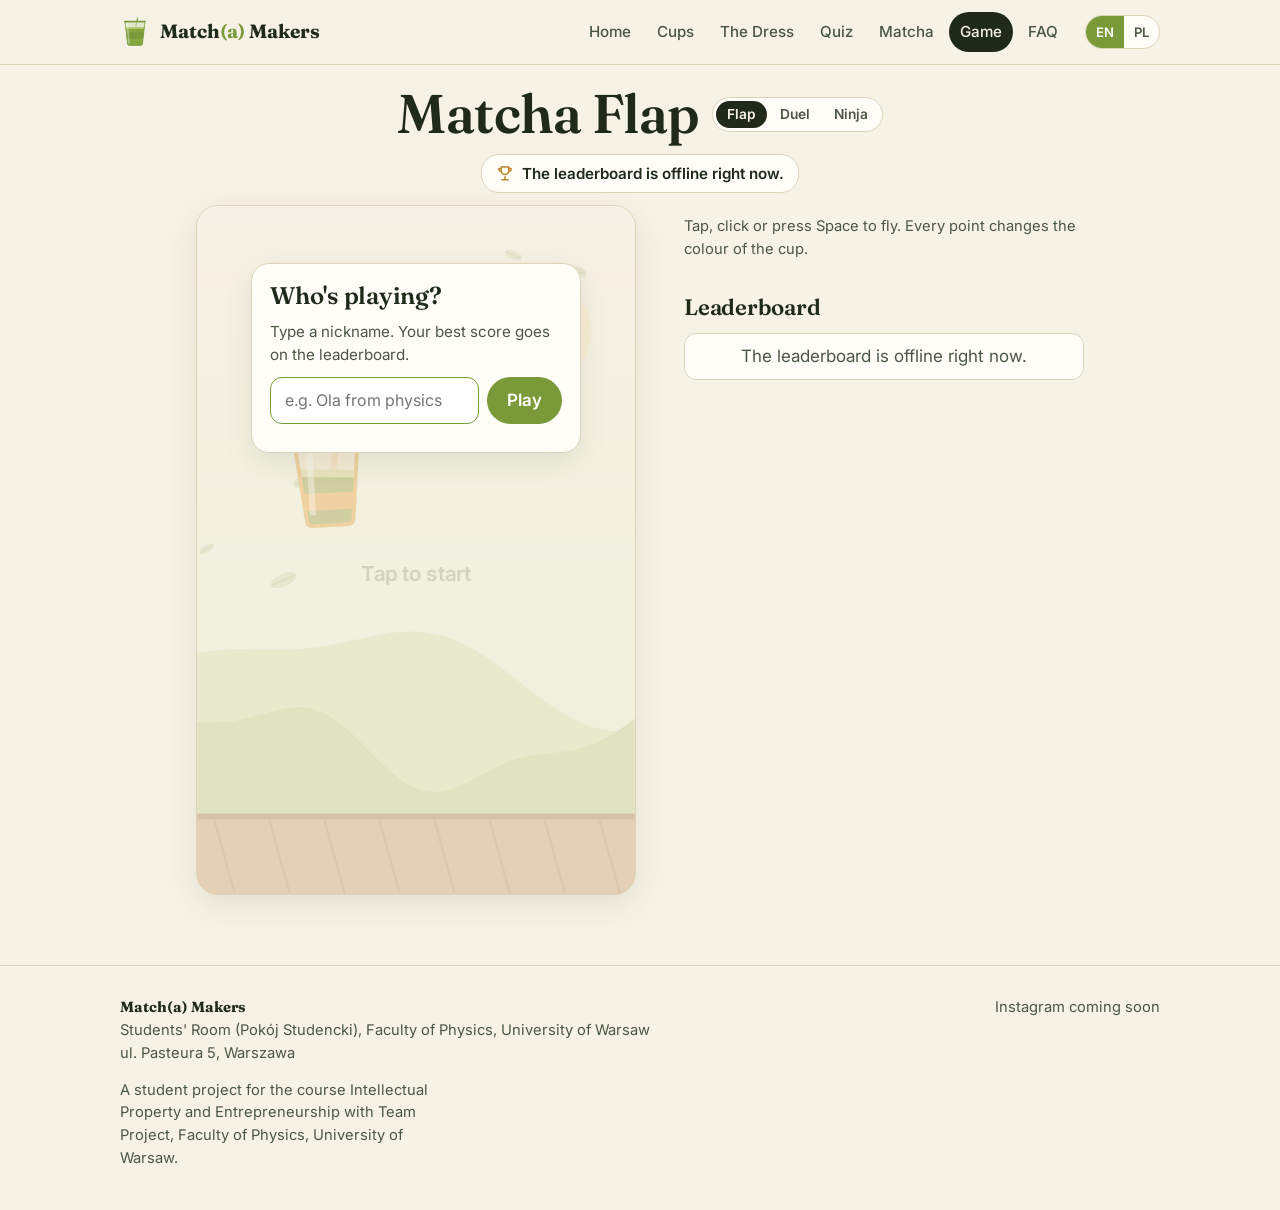
==== commit 6b431e1e: "Add files via upload" ====
--- a/gra.html
+++ b/gra.html
@@ -18,7 +18,10 @@
 <header id="site-header"></header>
 <main>
 <section class="game-wrap wrap" id="game-wrap">
-  <h1 style="margin-bottom:8px" data-i18n="game.title"></h1>
+  <div class="game-title-row">
+    <h1 data-i18n="game.title"></h1>
+    <nav class="game-tabs hidden" id="game-tabs" data-i18n-aria="tabs.aria"></nav>
+  </div>
   <div class="record-bar hidden" id="record-bar"></div>
   <div class="game-frame" id="game-frame">
     <canvas id="game"></canvas>
@@ -58,6 +61,7 @@
 <script src="js/data/cups.js"></script>
 <script src="gra/flappy.js"></script>
 <script src="js/common.js"></script>
+<script src="js/game-tabs.js"></script>
 <script src="js/leaderboard.js"></script>
 <script src="js/pages/game-page.js"></script>
 </body>
--- a/css/style.css
+++ b/css/style.css
@@ -894,3 +894,159 @@
   .game-wrap.has-board > .board-wrap { grid-area: board; max-width: none; margin-top: 20px; }
   .game-wrap.has-board .frame-status { display: none; }
 }
+
+/* ---------- Gra: podzakładki (Solo | Duel), js/game-tabs.js ---------- */
+.game-title-row {
+  display: flex;
+  flex-wrap: wrap;
+  align-items: center;
+  justify-content: center;
+  gap: 6px 12px;
+  max-width: 100%;
+  margin-bottom: 8px;
+}
+.game-title-row h1 { margin: 0; }
+.game-tabs {
+  display: inline-flex;
+  flex: none;
+  gap: 2px;
+  padding: 3px;
+  border: 1px solid var(--line);
+  border-radius: 999px;
+  background: var(--paper);
+}
+.game-tabs a {
+  padding: 5px 11px;
+  border-radius: 999px;
+  font-size: 0.86rem;
+  font-weight: 600;
+  line-height: 1.25;
+  color: var(--ink-soft);
+  text-decoration: none;
+  white-space: nowrap;
+}
+.game-tabs a:hover { background: var(--cream-2); color: var(--ink); }
+.game-tabs a.on { background: var(--ink); color: var(--cream); }
+/* przełącznik nie mieści się obok tytułu: tytuł tylko dla czytnika ekranu, rząd nie rośnie */
+.game-title-row.compact h1 {
+  position: absolute; width: 1px; height: 1px; padding: 0; margin: -1px;
+  overflow: hidden; clip: rect(0, 0, 0, 0); white-space: nowrap; border: 0;
+}
+.game-title-row.compact .game-tabs a { padding: 6px 14px; font-size: 0.95rem; }
+@media (min-width: 900px) {
+  .game-wrap.has-board > .game-title-row { grid-area: title; justify-self: center; }
+}
+
+/* ---------- Matcha Ninja: przeciąganie palcem nie przewija strony ---------- */
+.ninja-frame, .ninja-frame canvas { touch-action: none; overscroll-behavior: contain; }
+.ninja-frame canvas { cursor: crosshair; }
+
+/* ---------- Duel na żywo (duel.html) ---------- */
+.duel-panel { padding-top: clamp(10px, 5%, 48px); }
+.duel-card { max-width: 340px; gap: 8px; padding: 16px; }
+.duel-card .nick-title { overflow-wrap: anywhere; }
+.duel-input {
+  width: 100%;
+  min-width: 0;
+  font: inherit;
+  font-size: 16px; /* iPhone nie przybliża strony przy wpisywaniu */
+  padding: 10px 14px;
+  border: 1.5px solid var(--line);
+  border-radius: 12px;
+  background: #fff;
+  color: var(--ink);
+}
+.duel-input:focus { outline: none; border-color: var(--matcha); }
+.duel-card > .btn { padding: 11px 18px; }
+.duel-hint { margin: -4px 0 2px; font-size: 0.85rem; color: var(--ink-soft); }
+.duel-code-row {
+  display: grid;
+  grid-template-columns: auto minmax(0, 1fr) auto;
+  align-items: center;
+  gap: 8px;
+  margin-top: 4px;
+  padding-top: 10px;
+  border-top: 1px solid var(--line);
+}
+.duel-code-label { font-size: 0.9rem; color: var(--ink-soft); white-space: nowrap; }
+.duel-input.code { text-transform: uppercase; letter-spacing: 0.18em; padding: 8px 6px; text-align: center; }
+.duel-code-row .btn { padding: 9px 16px; }
+.duel-qr {
+  justify-self: center;
+  width: min(200px, 100%);
+  aspect-ratio: 1;
+  background: #fff;
+  border: 1px solid var(--line);
+  border-radius: 12px;
+  padding: 6px;
+}
+.duel-qr svg { display: block; width: 100%; height: 100%; }
+.duel-code {
+  margin: 0;
+  text-align: center;
+  font-family: var(--font-head);
+  font-size: 2rem;
+  font-weight: 700;
+  line-height: 1.1;
+  letter-spacing: 0.18em;
+}
+.duel-waiting { margin: 0; color: var(--ink-soft); font-size: 0.92rem; text-align: center; animation: duel-pulse 1.6s ease-in-out infinite; }
+.duel-card .dots::after { content: "…"; }
+@keyframes duel-pulse { 50% { opacity: 0.45; } }
+.duel-ready { list-style: none; margin: 0; padding: 0; display: grid; gap: 6px; }
+.duel-ready li {
+  display: flex;
+  justify-content: space-between;
+  align-items: center;
+  gap: 10px;
+  background: var(--cream);
+  border-radius: 10px;
+  padding: 8px 12px;
+  font-size: 0.95rem;
+}
+.duel-ready .nm { font-weight: 600; min-width: 0; overflow: hidden; text-overflow: ellipsis; white-space: nowrap; }
+.duel-ready .st { flex: none; color: var(--ink-soft); }
+.duel-ready li.ok .st { color: var(--matcha-deep); font-weight: 600; }
+.duel-score { display: grid; grid-template-columns: minmax(0, 1fr) auto minmax(0, 1fr); align-items: center; gap: 4px 10px; text-align: center; }
+.duel-score .pts { font-family: var(--font-head); font-size: 2.6rem; font-weight: 700; line-height: 1; }
+.duel-score .sep { font-family: var(--font-head); font-size: 1.6rem; color: var(--ink-soft); }
+.duel-score .who { font-size: 0.85rem; color: var(--ink-soft); overflow: hidden; text-overflow: ellipsis; white-space: nowrap; }
+.duel-score .me { color: var(--matcha-deep); }
+.duel-opp-note { margin: 0; font-size: 0.92rem; color: var(--matcha-deep); font-weight: 600; }
+.duel-opp-note:empty { display: none; }
+.duel-opp {
+  position: absolute;
+  top: 10px;
+  left: 10px;
+  z-index: 2;
+  display: inline-flex;
+  align-items: center;
+  gap: 6px;
+  max-width: calc(50% - 30px); /* nie wchodzi na wynik na środku */
+  padding: 4px 10px;
+  border-radius: 999px;
+  background: rgba(255, 253, 247, 0.92);
+  border: 1px solid rgba(31, 42, 27, 0.15);
+  font-size: 0.85rem;
+  font-weight: 600;
+  pointer-events: none;
+}
+.duel-opp i { width: 10px; height: 10px; border-radius: 50%; flex: none; background: var(--matcha); }
+.duel-opp span { min-width: 0; overflow: hidden; text-overflow: ellipsis; white-space: nowrap; }
+.duel-opp.out { opacity: 0.6; }
+.duel-count {
+  position: absolute;
+  left: 0;
+  right: 0;
+  top: 50%;
+  z-index: 3;
+  text-align: center;
+  font-family: var(--font-head);
+  font-size: 5.5rem;
+  font-weight: 700;
+  line-height: 1;
+  color: #fff;
+  -webkit-text-stroke: 3px rgba(31, 42, 27, 0.85);
+  paint-order: stroke fill;
+  pointer-events: none;
+}
